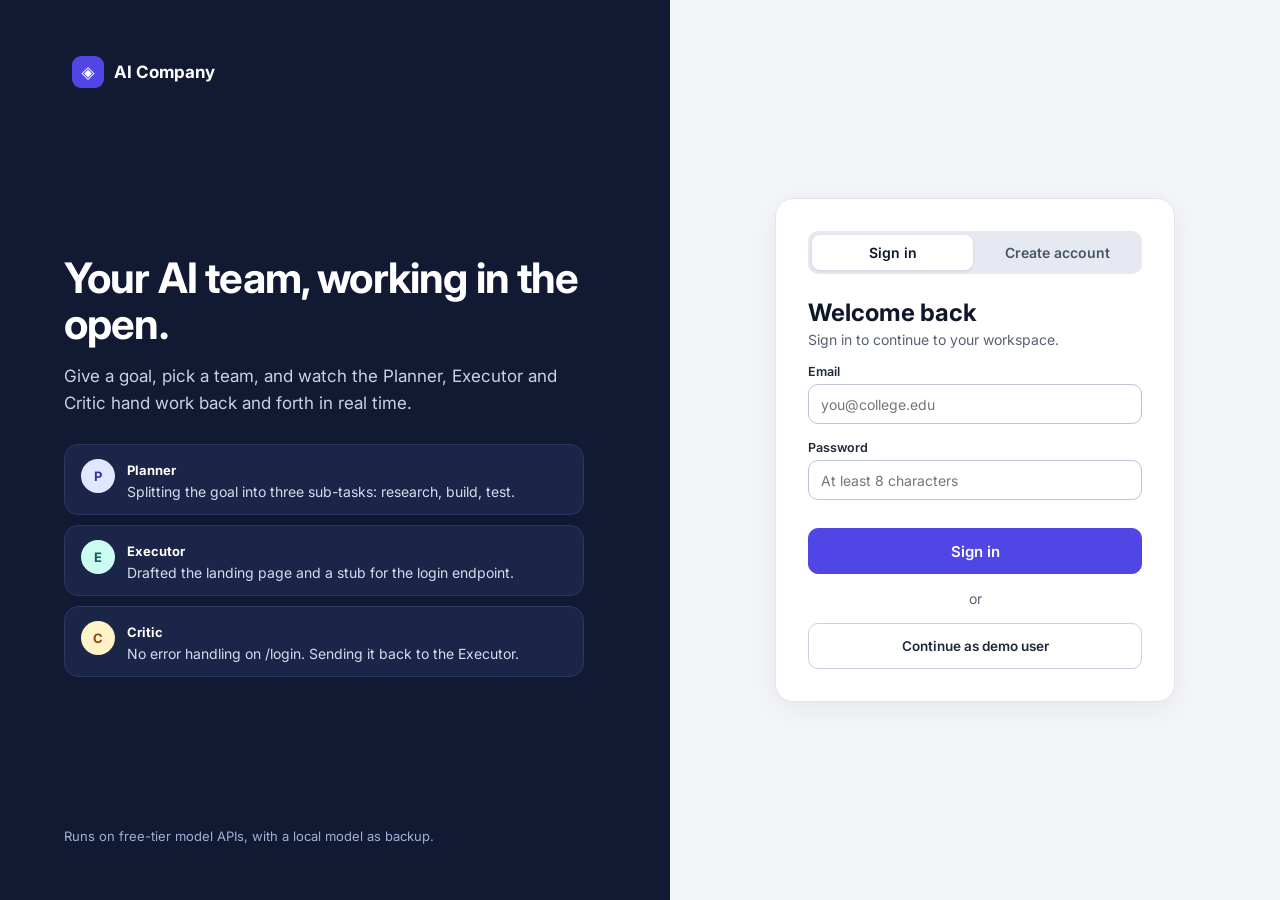
==== Ai Company Simulation/index.html @ bdf76fd4 "New Project" ====
<!DOCTYPE html><html lang="en"><head><meta charset="utf-8"><meta name="viewport" content="width=device-width,initial-scale=1"><title>AI Company – Sign in</title>
<link href="https://fonts.googleapis.com/css2?family=Inter:wght@400;500;600;700&family=JetBrains+Mono:wght@500&display=swap" rel="stylesheet"><link rel="stylesheet" href="css/style.css"></head><body>
<div class="lg"><section class="lg-l"><div class="brand"><span class="mark">◈</span>AI Company</div>
<div class="col" style="gap:28px;max-width:520px"><div><h1 style="font-size:42px;line-height:1.1;color:#fff">Your AI team, working in the open.</h1><p style="margin:16px 0 0;font-size:17px;line-height:1.55">Give a goal, pick a team, and watch the Planner, Executor and Critic hand work back and forth in real time.</p></div>
<div class="col" style="gap:10px"><div class="pv"><span class="av c0">P</span><div><b>Planner</b><p>Splitting the goal into three sub-tasks: research, build, test.</p></div></div><div class="pv"><span class="av c5">E</span><div><b>Executor</b><p>Drafted the landing page and a stub for the login endpoint.</p></div></div><div class="pv"><span class="av c4">C</span><div><b>Critic</b><p>No error handling on /login. Sending it back to the Executor.</p></div></div></div></div>
<p style="margin:0;font-size:13px;color:#9FB0D6">Runs on free-tier model APIs, with a local model as backup.</p></section>
<section class="lg-r"><div class="form"><div class="seg"><button id="tIn" class="on">Sign in</button><button id="tUp">Create account</button></div>
<h2 id="ttl" style="margin:24px 0 4px;font-size:24px">Welcome back</h2><p id="sb" class="muted" style="margin:0">Sign in to continue to your workspace.</p>
<div id="nmw" hidden><label style="margin-top:16px">Name</label><input id="nm" placeholder="Your name"></div>
<label style="margin-top:16px">Email</label><input id="em" type="email" placeholder="you@college.edu"><label style="margin-top:16px">Password</label><input id="pw" type="password" placeholder="At least 8 characters">
<div id="err" class="err"></div><button id="go" class="btn btn-p" style="width:100%;height:46px;font-size:15px">Sign in</button>
<div class="muted" style="text-align:center;margin:16px 0">or</div><button id="demo" class="btn" style="width:100%;height:46px">Continue as demo user</button></div></section></div>
<script src="js/store.js"></script><script>
if(DB.get('me'))location.replace('app.html');let up=false;
const mode=u=>{up=u;$('#tIn').classList.toggle('on',!u);$('#tUp').classList.toggle('on',u);$('#nmw').hidden=!u;$('#ttl').textContent=u?'Create your account':'Welcome back';$('#go').textContent=u?'Create account':'Sign in';$('#err').textContent=''};
$('#tIn').onclick=()=>mode(false);$('#tUp').onclick=()=>mode(true);
const enter=u=>{DB.set('me',u);location.href='app.html'};
$('#go').onclick=()=>{const em=$('#em').value.trim().toLowerCase(),pw=$('#pw').value,users=DB.get('users',{}),e=$('#err');
if(!/^\S+@\S+\.\S+$/.test(em))return e.textContent='Enter a valid email address.';if(pw.length<8)return e.textContent='Password must be at least 8 characters.';
if(up){if(users[em])return e.textContent='An account with this email already exists.';const n=$('#nm').value.trim()||em.split('@')[0];users[em]={name:n,pw};DB.set('users',users);enter({name:n,email:em})}
else{const u=users[em];if(!u||u.pw!==pw)return e.textContent='Wrong email or password.';enter({name:u.name,email:em})}};
$('#demo').onclick=()=>enter({name:'Demo User',email:'demo@college.edu'});
</script></body></html>
---- Ai Company Simulation/css/style.css ----
*{box-sizing:border-box}body{margin:0;font-family:Inter,system-ui,sans-serif;color:#0F172A;background:#F4F5F9}
a{color:#3730A3;text-decoration:none}a:hover{text-decoration:underline}
.app{display:flex;flex-wrap:wrap;min-height:100vh}.side{flex:1 1 240px;max-width:260px;min-width:220px;background:#121A33;color:#C9D1E8;padding:22px 14px;display:flex;flex-direction:column;gap:4px;position:sticky;top:0;height:100vh}
.main{flex:999 1 560px;min-width:0;padding:30px 38px 40px}
.brand{display:flex;align-items:center;gap:10px;color:#fff;font-weight:700;font-size:17px;padding:0 8px 16px}.mark{width:32px;height:32px;border-radius:9px;background:#4F46E5;display:flex;align-items:center;justify-content:center}
.newb{display:flex;align-items:center;justify-content:center;gap:8px;height:42px;border-radius:10px;background:#4F46E5;color:#fff;font-weight:600;font-size:14px;margin-bottom:14px}.newb:hover{text-decoration:none;background:#4338CA}
.gl{font-size:11px;letter-spacing:.08em;color:#8E9BC4;padding:6px 12px;font-weight:600}
.nv{display:flex;align-items:center;gap:12px;padding:10px 12px;border-radius:10px;color:#C9D1E8;font-size:14px;font-weight:500}.nv:hover{background:#1B2547;text-decoration:none}.nv.on{background:#243260;color:#fff}
.live{width:8px;height:8px;border-radius:50%;background:#34D399;margin-left:auto}
.mst{background:#1B2547;border:1px solid #2A3763;border-radius:12px;padding:12px;font-size:12.5px;line-height:1.6}.usr{display:flex;align-items:center;gap:10px;padding:14px 8px 0;color:#fff;font-size:14px;font-weight:600}
.av{width:34px;height:34px;border-radius:50%;display:flex;align-items:center;justify-content:center;font-weight:700;font-size:13px;flex:0 0 34px}
.c0{background:#E0E7FF;color:#3730A3}.c1{background:#E0F2FE;color:#075985}.c2{background:#FCE7F3;color:#9D174D}.c3{background:#EDE9FE;color:#5B21B6}.c4{background:#FEF3C7;color:#92400E}.c5{background:#CCFBF1;color:#115E59}.c6{background:#DCFCE7;color:#166534}
.ch{display:inline-flex;align-items:center;gap:6px;height:24px;padding:0 10px;border-radius:999px;font-size:12px;font-weight:600;white-space:nowrap}
.ch-run{background:#E0E7FF;color:#3730A3}.ch-ok{background:#DCFCE7;color:#166534}.ch-wait{background:#EEF1F6;color:#475569}.ch-rev{background:#FEF3C7;color:#92400E}.ch-bad{background:#FEE2E2;color:#991B1B}
.btn{display:inline-flex;align-items:center;justify-content:center;gap:8px;height:38px;padding:0 14px;border:1px solid #CBD2E1;border-radius:10px;background:#fff;font:600 13.5px Inter,system-ui,sans-serif;color:#1E293B;cursor:pointer}.btn:hover{background:#F4F5F9;text-decoration:none}
.btn-p{background:#4F46E5;border-color:#4F46E5;color:#fff}.btn-p:hover{background:#4338CA}.btn-d{color:#991B1B;border-color:#F0B4B4}
.tab{height:32px;padding:0 14px;border-radius:999px;border:1px solid #CBD2E1;background:#fff;font:500 13px Inter,sans-serif;color:#334155;cursor:pointer}.tab.on{background:#121A33;border-color:#121A33;color:#fff}
.card{background:#fff;border:1px solid #E2E5EE;border-radius:16px;padding:20px;margin-bottom:20px}.card h2{margin:0 0 12px;font-size:16px;font-weight:700}.sub{margin:4px 0 14px;font-size:13.5px;color:#586174}
h1{margin:0;font-size:28px;letter-spacing:-.02em}.muted{color:#586174;font-size:14px}.row{display:flex;flex-wrap:wrap;gap:12px;align-items:center}.col{display:flex;flex-direction:column;gap:12px}.sp{flex:1}
label{display:block;font-size:12.5px;font-weight:600;color:#1E293B;margin:0 0 5px}
input,select,textarea{width:100%;border:1px solid #BCC4D6;border-radius:10px;padding:0 12px;font:14px Inter,sans-serif;color:#0F172A;background:#fff}input,select{height:40px}textarea{padding:10px 12px;line-height:1.45;resize:vertical}
input:focus,textarea:focus,select:focus{outline:2px solid #4F46E5;outline-offset:1px}.fld{flex:1 1 170px;min-width:0}.mono{font-family:'JetBrains Mono',monospace}
.comp{background:#fff;border:1px solid #E2E5EE;border-radius:18px;padding:20px;box-shadow:0 8px 30px rgba(15,23,42,.05)}.comp textarea{border:none;outline:none;min-height:76px;font-size:16px;resize:none;padding:0}
.chip{display:inline-flex;align-items:center;gap:8px;height:36px;padding:0 10px;border:1px solid #CBD2E1;border-radius:10px;background:#fff;font:500 13.5px Inter,sans-serif}.chip select{border:none;height:32px;padding:0;width:auto;background:transparent;outline:none}
.grid{display:grid;grid-template-columns:repeat(auto-fill,minmax(290px,1fr));gap:18px}.tc{background:#fff;border:1px solid #E2E5EE;border-radius:16px;padding:18px;display:flex;flex-direction:column;gap:10px;cursor:pointer}.tc:hover{border-color:#A5B4FC}.tc.sel{border:2px solid #4F46E5;padding:17px;background:#FAFAFF}.tc.dis{background:#F8F9FC;border-style:dashed;cursor:default}
.tc h3{margin:0;font-size:16px}.tc p{margin:0;font-size:13.5px;line-height:1.5;color:#475569;flex:1}.stack{display:flex}.stack .av{width:30px;height:30px;flex-basis:30px;font-size:12px;border:2px solid #fff;margin-left:-8px}.stack .av:first-child{margin-left:0}
.sec{display:flex;flex-wrap:wrap;align-items:center;justify-content:space-between;gap:12px;margin:34px 0 14px}.sec h2{margin:0;font-size:18px}
.list{background:#fff;border:1px solid #E2E5EE;border-radius:16px;overflow:hidden}.li{display:flex;flex-wrap:wrap;align-items:center;gap:12px;padding:14px 20px;border-top:1px solid #E8EBF2}.li:first-child{border-top:none}.t1{font-weight:600;font-size:14.5px}.t2{font-size:12.5px;color:#586174;margin-top:2px}
.bar{height:6px;border-radius:99px;background:#E8EBF2;overflow:hidden}.bar i{display:block;height:100%;background:#4F46E5;transition:width .4s}
.ag{background:#fff;border:1px solid #E2E5EE;border-radius:14px;padding:14px 16px;display:flex;flex-direction:column;gap:8px}.ag.act{border:2px solid #4F46E5;padding:13px 15px;box-shadow:0 6px 24px rgba(79,70,229,.15)}.ag-h{display:flex;align-items:center;gap:12px}.ag-h .av{width:40px;height:40px}.ag-t{font-size:13.5px;line-height:1.45;color:#334155}
.vl{width:2px;height:22px;background:#B3BCCF;margin:0 auto}.chat{background:#fff;border:1px solid #E2E5EE;border-radius:18px;display:flex;flex-direction:column;box-shadow:0 8px 30px rgba(15,23,42,.05)}
.msgs{padding:18px;display:flex;flex-direction:column;gap:16px;max-height:560px;overflow:auto}.m{display:flex;gap:10px}.m .av{width:32px;height:32px;flex-basis:32px;font-size:12px}.mn{font-weight:700;font-size:13.5px}.mr{font-size:12px;color:#586174;margin-left:6px}.mt{font:500 11px 'JetBrains Mono',monospace;color:#586174;margin-left:8px}.mb{margin:3px 0 0;font-size:14px;line-height:1.5}
.me{align-self:flex-end;max-width:88%;background:#4F46E5;color:#fff;border-radius:16px 16px 4px 16px;padding:10px 14px;font-size:14px}.tg{display:inline-block;padding:3px 8px;border-radius:6px;font-size:11.5px;font-weight:600;margin-top:6px}
.q{height:32px;padding:0 12px;border-radius:999px;border:1px solid #CBD2E1;background:#fff;font:500 12.5px Inter,sans-serif;cursor:pointer}.inp{display:flex;gap:8px;border:1px solid #BCC4D6;border-radius:12px;padding:6px 6px 6px 14px}.inp input{border:none;outline:none;padding:0}
.sw{width:40px;height:22px;border-radius:99px;background:#CBD2E1;position:relative;flex:0 0 40px;cursor:pointer;border:none;padding:0}.sw::after{content:"";position:absolute;top:3px;left:3px;width:16px;height:16px;border-radius:50%;background:#fff;transition:.15s}.sw.on{background:#4F46E5}.sw.on::after{left:21px}
.tgl{display:flex;align-items:center;justify-content:space-between;gap:16px;padding:12px 0;border-top:1px solid #E8EBF2;font-size:14px}.tgl small{display:block;font-size:12.5px;color:#586174}
.drop{border:2px dashed #A5B4FC;background:#FAFAFF;border-radius:16px;padding:28px;text-align:center}.drop.over{background:#EEF2FF}.fi{width:38px;height:38px;border-radius:10px;display:flex;align-items:center;justify-content:center;font-weight:700;font-size:11px;flex:0 0 38px}
.agc{border:1px solid #E2E5EE;border-radius:14px;padding:14px;background:#FBFBFD;display:flex;flex-direction:column;gap:12px}.node{display:inline-flex;align-items:center;gap:8px;height:44px;padding:0 14px 0 8px;border:1px solid #E2E5EE;border-radius:12px;background:#fff;font-weight:600}.node .av{width:28px;height:28px;font-size:12px}.arr{color:#8A94AA}
pre{margin:0;background:#0F1730;color:#D5DCF0;border-radius:12px;padding:16px;font:500 12.5px/1.65 'JetBrains Mono',monospace;overflow:auto}
#toast{position:fixed;bottom:22px;right:22px;background:#121A33;color:#fff;padding:12px 18px;border-radius:12px;font-size:14px;opacity:0;transform:translateY(10px);transition:.2s;pointer-events:none;z-index:9}#toast.show{opacity:1;transform:none}
.lg{display:flex;flex-wrap:wrap;min-height:100vh}.lg-l{flex:1 1 520px;background:#121A33;color:#C9D1E8;padding:56px 64px;display:flex;flex-direction:column;justify-content:space-between;gap:40px}.lg-r{flex:1 1 460px;background:#F4F5F9;display:flex;align-items:center;justify-content:center;padding:48px 32px}
.pv{display:flex;gap:12px;background:#1B2547;border:1px solid #2A3763;border-radius:14px;padding:14px 16px}.pv b{color:#fff;font-size:13px}.pv p{margin:4px 0 0;font-size:14px;color:#D5DCF0}
.form{width:100%;max-width:400px;background:#fff;border:1px solid #E2E5EE;border-radius:18px;padding:32px;box-shadow:0 8px 30px rgba(15,23,42,.06)}.seg{display:flex;background:#E7E9F2;border-radius:10px;padding:4px;gap:4px}.seg button{flex:1;padding:9px 0;border:none;border-radius:8px;font:600 14px Inter,sans-serif;color:#475569;background:none;cursor:pointer}.seg button.on{background:#fff;color:#0F172A;box-shadow:0 1px 3px rgba(15,23,42,.12)}
.err{color:#991B1B;font-size:13px;margin-top:10px;min-height:18px}
@media(max-width:800px){.side{position:static;height:auto;max-width:none}.main{padding:20px}.lg-l{padding:32px}}
@media print{.side,.no-print{display:none}}
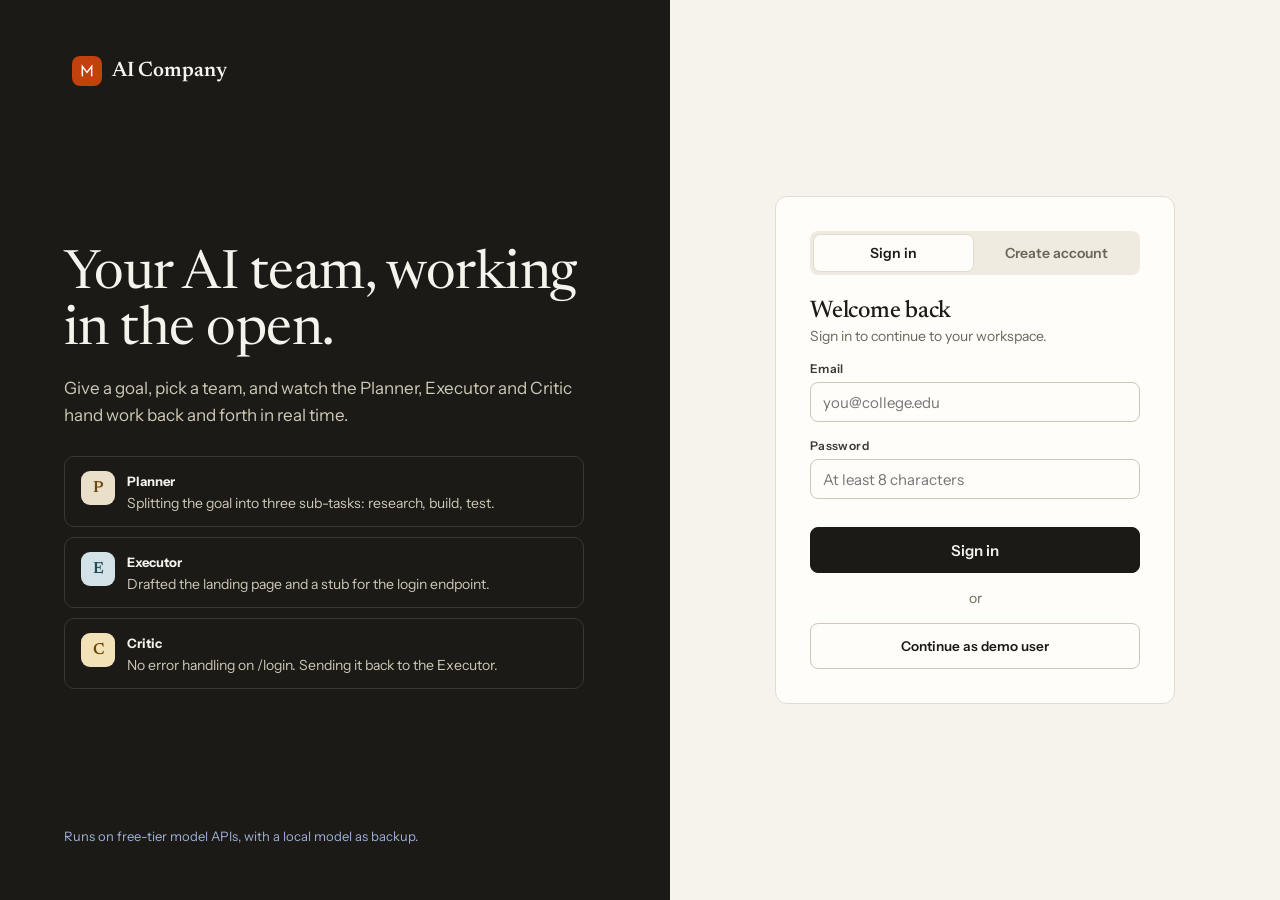
==== commit a553a8eb: "fixing UI and Removeing Video Genration Part" ====
--- a/Ai Company Simulation/index.html
+++ b/Ai Company Simulation/index.html
@@ -1,23 +1,146 @@
-<!DOCTYPE html><html lang="en"><head><meta charset="utf-8"><meta name="viewport" content="width=device-width,initial-scale=1"><title>AI Company – Sign in</title>
-<link href="https://fonts.googleapis.com/css2?family=Inter:wght@400;500;600;700&family=JetBrains+Mono:wght@500&display=swap" rel="stylesheet"><link rel="stylesheet" href="css/style.css"></head><body>
-<div class="lg"><section class="lg-l"><div class="brand"><span class="mark">◈</span>AI Company</div>
-<div class="col" style="gap:28px;max-width:520px"><div><h1 style="font-size:42px;line-height:1.1;color:#fff">Your AI team, working in the open.</h1><p style="margin:16px 0 0;font-size:17px;line-height:1.55">Give a goal, pick a team, and watch the Planner, Executor and Critic hand work back and forth in real time.</p></div>
-<div class="col" style="gap:10px"><div class="pv"><span class="av c0">P</span><div><b>Planner</b><p>Splitting the goal into three sub-tasks: research, build, test.</p></div></div><div class="pv"><span class="av c5">E</span><div><b>Executor</b><p>Drafted the landing page and a stub for the login endpoint.</p></div></div><div class="pv"><span class="av c4">C</span><div><b>Critic</b><p>No error handling on /login. Sending it back to the Executor.</p></div></div></div></div>
-<p style="margin:0;font-size:13px;color:#9FB0D6">Runs on free-tier model APIs, with a local model as backup.</p></section>
-<section class="lg-r"><div class="form"><div class="seg"><button id="tIn" class="on">Sign in</button><button id="tUp">Create account</button></div>
-<h2 id="ttl" style="margin:24px 0 4px;font-size:24px">Welcome back</h2><p id="sb" class="muted" style="margin:0">Sign in to continue to your workspace.</p>
-<div id="nmw" hidden><label style="margin-top:16px">Name</label><input id="nm" placeholder="Your name"></div>
-<label style="margin-top:16px">Email</label><input id="em" type="email" placeholder="you@college.edu"><label style="margin-top:16px">Password</label><input id="pw" type="password" placeholder="At least 8 characters">
-<div id="err" class="err"></div><button id="go" class="btn btn-p" style="width:100%;height:46px;font-size:15px">Sign in</button>
-<div class="muted" style="text-align:center;margin:16px 0">or</div><button id="demo" class="btn" style="width:100%;height:46px">Continue as demo user</button></div></section></div>
-<script src="js/store.js"></script><script>
-if(DB.get('me'))location.replace('app.html');let up=false;
-const mode=u=>{up=u;$('#tIn').classList.toggle('on',!u);$('#tUp').classList.toggle('on',u);$('#nmw').hidden=!u;$('#ttl').textContent=u?'Create your account':'Welcome back';$('#go').textContent=u?'Create account':'Sign in';$('#err').textContent=''};
-$('#tIn').onclick=()=>mode(false);$('#tUp').onclick=()=>mode(true);
-const enter=u=>{DB.set('me',u);location.href='app.html'};
-$('#go').onclick=()=>{const em=$('#em').value.trim().toLowerCase(),pw=$('#pw').value,users=DB.get('users',{}),e=$('#err');
-if(!/^\S+@\S+\.\S+$/.test(em))return e.textContent='Enter a valid email address.';if(pw.length<8)return e.textContent='Password must be at least 8 characters.';
-if(up){if(users[em])return e.textContent='An account with this email already exists.';const n=$('#nm').value.trim()||em.split('@')[0];users[em]={name:n,pw};DB.set('users',users);enter({name:n,email:em})}
-else{const u=users[em];if(!u||u.pw!==pw)return e.textContent='Wrong email or password.';enter({name:u.name,email:em})}};
-$('#demo').onclick=()=>enter({name:'Demo User',email:'demo@college.edu'});
-</script></body></html>
+<!doctype html>
+<html lang="en">
+  <head>
+    <meta charset="utf-8" />
+    <meta name="viewport" content="width=device-width,initial-scale=1" />
+    <title>AI Company – Sign in</title>
+    <link rel="icon" type="image/png" href="./images/logo.png">
+    <link
+      href="https://fonts.googleapis.com/css2?family=Instrument+Sans:wght@400;500;600;700&family=JetBrains+Mono:wght@500&family=Newsreader:opsz,wght@6..72,400;6..72,500;6..72,600&display=swap"
+      rel="stylesheet"
+    />
+    <link rel="stylesheet" href="css/style.css" />
+  </head>
+  <body>
+    <div class="lg">
+      <section class="lg-l">
+        <div class="brand"><span class="mark"><svg width="16" height="16" viewBox="0 0 24 24" fill="none" stroke="#fff" stroke-width="2.2" stroke-linecap="round"><path d="M5 19V5l7 9 7-9v14"/></svg></span>AI Company</div>
+        <div class="col" style="gap: 28px; max-width: 520px">
+          <div>
+            <h1>
+              Your AI team, working in the open.
+            </h1>
+            <p style="margin: 16px 0 0; font-size: 17px; line-height: 1.55">
+              Give a goal, pick a team, and watch the Planner, Executor and
+              Critic hand work back and forth in real time.
+            </p>
+          </div>
+          <div class="col" style="gap: 10px">
+            <div class="pv">
+              <span class="av c0">P</span>
+              <div>
+                <b>Planner</b>
+                <p>
+                  Splitting the goal into three sub-tasks: research, build,
+                  test.
+                </p>
+              </div>
+            </div>
+            <div class="pv">
+              <span class="av c5">E</span>
+              <div>
+                <b>Executor</b>
+                <p>
+                  Drafted the landing page and a stub for the login endpoint.
+                </p>
+              </div>
+            </div>
+            <div class="pv">
+              <span class="av c4">C</span>
+              <div>
+                <b>Critic</b>
+                <p>
+                  No error handling on /login. Sending it back to the Executor.
+                </p>
+              </div>
+            </div>
+          </div>
+        </div>
+        <p style="margin: 0; font-size: 13px; color: #9fb0d6">
+          Runs on free-tier model APIs, with a local model as backup.
+        </p>
+      </section>
+      <section class="lg-r">
+        <div class="form">
+          <div class="seg">
+            <button id="tIn" class="on">Sign in</button
+            ><button id="tUp">Create account</button>
+          </div>
+          <h2 id="ttl" style="margin: 24px 0 4px; font-size: 24px">
+            Welcome back
+          </h2>
+          <p id="sb" class="muted" style="margin: 0">
+            Sign in to continue to your workspace.
+          </p>
+          <div id="nmw" hidden>
+            <label style="margin-top: 16px">Name</label
+            ><input id="nm" placeholder="Your name" />
+          </div>
+          <label style="margin-top: 16px">Email</label
+          ><input id="em" type="email" placeholder="you@college.edu" /><label
+            style="margin-top: 16px"
+            >Password</label
+          ><input id="pw" type="password" placeholder="At least 8 characters" />
+          <div id="err" class="err"></div>
+          <button
+            id="go"
+            class="btn btn-p"
+            style="width: 100%; height: 46px; font-size: 15px"
+          >
+            Sign in
+          </button>
+          <div class="muted" style="text-align: center; margin: 16px 0">or</div>
+          <button id="demo" class="btn" style="width: 100%; height: 46px">
+            Continue as demo user
+          </button>
+        </div>
+      </section>
+    </div>
+    <script src="js/store.js"></script>
+    <script>
+      if (DB.get("me")) location.replace("app.html");
+      let up = false;
+      const mode = (u) => {
+        up = u;
+        $("#tIn").classList.toggle("on", !u);
+        $("#tUp").classList.toggle("on", u);
+        $("#nmw").hidden = !u;
+        $("#ttl").textContent = u ? "Create your account" : "Welcome back";
+        $("#go").textContent = u ? "Create account" : "Sign in";
+        $("#err").textContent = "";
+      };
+      $("#tIn").onclick = () => mode(false);
+      $("#tUp").onclick = () => mode(true);
+      const enter = (u) => {
+        DB.set("me", u);
+        location.href = "app.html";
+      };
+      $("#go").onclick = () => {
+        const em = $("#em").value.trim().toLowerCase(),
+          pw = $("#pw").value,
+          users = DB.get("users", {}),
+          e = $("#err");
+        if (!/^\S+@\S+\.\S+$/.test(em))
+          return (e.textContent = "Enter a valid email address.");
+        if (pw.length < 8)
+          return (e.textContent = "Password must be at least 8 characters.");
+        if (up) {
+          if (users[em])
+            return (e.textContent =
+              "An account with this email already exists.");
+          const n = $("#nm").value.trim() || em.split("@")[0];
+          users[em] = { name: n, pw };
+          DB.set("users", users);
+          enter({ name: n, email: em });
+        } else {
+          const u = users[em];
+          if (!u || u.pw !== pw)
+            return (e.textContent = "Wrong email or password.");
+          enter({ name: u.name, email: em });
+        }
+      };
+      $("#demo").onclick = () =>
+        enter({ name: "Demo User", email: "demo@college.edu" });
+    </script>
+  </body>
+</html>
--- a/Ai Company Simulation/css/style.css
+++ b/Ai Company Simulation/css/style.css
@@ -1,46 +1,151 @@
-*{box-sizing:border-box}body{margin:0;font-family:Inter,system-ui,sans-serif;color:#0F172A;background:#F4F5F9}
-a{color:#3730A3;text-decoration:none}a:hover{text-decoration:underline}
-.app{display:flex;flex-wrap:wrap;min-height:100vh}.side{flex:1 1 240px;max-width:260px;min-width:220px;background:#121A33;color:#C9D1E8;padding:22px 14px;display:flex;flex-direction:column;gap:4px;position:sticky;top:0;height:100vh}
-.main{flex:999 1 560px;min-width:0;padding:30px 38px 40px}
-.brand{display:flex;align-items:center;gap:10px;color:#fff;font-weight:700;font-size:17px;padding:0 8px 16px}.mark{width:32px;height:32px;border-radius:9px;background:#4F46E5;display:flex;align-items:center;justify-content:center}
-.newb{display:flex;align-items:center;justify-content:center;gap:8px;height:42px;border-radius:10px;background:#4F46E5;color:#fff;font-weight:600;font-size:14px;margin-bottom:14px}.newb:hover{text-decoration:none;background:#4338CA}
-.gl{font-size:11px;letter-spacing:.08em;color:#8E9BC4;padding:6px 12px;font-weight:600}
-.nv{display:flex;align-items:center;gap:12px;padding:10px 12px;border-radius:10px;color:#C9D1E8;font-size:14px;font-weight:500}.nv:hover{background:#1B2547;text-decoration:none}.nv.on{background:#243260;color:#fff}
-.live{width:8px;height:8px;border-radius:50%;background:#34D399;margin-left:auto}
-.mst{background:#1B2547;border:1px solid #2A3763;border-radius:12px;padding:12px;font-size:12.5px;line-height:1.6}.usr{display:flex;align-items:center;gap:10px;padding:14px 8px 0;color:#fff;font-size:14px;font-weight:600}
-.av{width:34px;height:34px;border-radius:50%;display:flex;align-items:center;justify-content:center;font-weight:700;font-size:13px;flex:0 0 34px}
-.c0{background:#E0E7FF;color:#3730A3}.c1{background:#E0F2FE;color:#075985}.c2{background:#FCE7F3;color:#9D174D}.c3{background:#EDE9FE;color:#5B21B6}.c4{background:#FEF3C7;color:#92400E}.c5{background:#CCFBF1;color:#115E59}.c6{background:#DCFCE7;color:#166534}
-.ch{display:inline-flex;align-items:center;gap:6px;height:24px;padding:0 10px;border-radius:999px;font-size:12px;font-weight:600;white-space:nowrap}
-.ch-run{background:#E0E7FF;color:#3730A3}.ch-ok{background:#DCFCE7;color:#166534}.ch-wait{background:#EEF1F6;color:#475569}.ch-rev{background:#FEF3C7;color:#92400E}.ch-bad{background:#FEE2E2;color:#991B1B}
-.btn{display:inline-flex;align-items:center;justify-content:center;gap:8px;height:38px;padding:0 14px;border:1px solid #CBD2E1;border-radius:10px;background:#fff;font:600 13.5px Inter,system-ui,sans-serif;color:#1E293B;cursor:pointer}.btn:hover{background:#F4F5F9;text-decoration:none}
-.btn-p{background:#4F46E5;border-color:#4F46E5;color:#fff}.btn-p:hover{background:#4338CA}.btn-d{color:#991B1B;border-color:#F0B4B4}
-.tab{height:32px;padding:0 14px;border-radius:999px;border:1px solid #CBD2E1;background:#fff;font:500 13px Inter,sans-serif;color:#334155;cursor:pointer}.tab.on{background:#121A33;border-color:#121A33;color:#fff}
-.card{background:#fff;border:1px solid #E2E5EE;border-radius:16px;padding:20px;margin-bottom:20px}.card h2{margin:0 0 12px;font-size:16px;font-weight:700}.sub{margin:4px 0 14px;font-size:13.5px;color:#586174}
-h1{margin:0;font-size:28px;letter-spacing:-.02em}.muted{color:#586174;font-size:14px}.row{display:flex;flex-wrap:wrap;gap:12px;align-items:center}.col{display:flex;flex-direction:column;gap:12px}.sp{flex:1}
-label{display:block;font-size:12.5px;font-weight:600;color:#1E293B;margin:0 0 5px}
-input,select,textarea{width:100%;border:1px solid #BCC4D6;border-radius:10px;padding:0 12px;font:14px Inter,sans-serif;color:#0F172A;background:#fff}input,select{height:40px}textarea{padding:10px 12px;line-height:1.45;resize:vertical}
-input:focus,textarea:focus,select:focus{outline:2px solid #4F46E5;outline-offset:1px}.fld{flex:1 1 170px;min-width:0}.mono{font-family:'JetBrains Mono',monospace}
-.comp{background:#fff;border:1px solid #E2E5EE;border-radius:18px;padding:20px;box-shadow:0 8px 30px rgba(15,23,42,.05)}.comp textarea{border:none;outline:none;min-height:76px;font-size:16px;resize:none;padding:0}
-.chip{display:inline-flex;align-items:center;gap:8px;height:36px;padding:0 10px;border:1px solid #CBD2E1;border-radius:10px;background:#fff;font:500 13.5px Inter,sans-serif}.chip select{border:none;height:32px;padding:0;width:auto;background:transparent;outline:none}
-.grid{display:grid;grid-template-columns:repeat(auto-fill,minmax(290px,1fr));gap:18px}.tc{background:#fff;border:1px solid #E2E5EE;border-radius:16px;padding:18px;display:flex;flex-direction:column;gap:10px;cursor:pointer}.tc:hover{border-color:#A5B4FC}.tc.sel{border:2px solid #4F46E5;padding:17px;background:#FAFAFF}.tc.dis{background:#F8F9FC;border-style:dashed;cursor:default}
-.tc h3{margin:0;font-size:16px}.tc p{margin:0;font-size:13.5px;line-height:1.5;color:#475569;flex:1}.stack{display:flex}.stack .av{width:30px;height:30px;flex-basis:30px;font-size:12px;border:2px solid #fff;margin-left:-8px}.stack .av:first-child{margin-left:0}
-.sec{display:flex;flex-wrap:wrap;align-items:center;justify-content:space-between;gap:12px;margin:34px 0 14px}.sec h2{margin:0;font-size:18px}
-.list{background:#fff;border:1px solid #E2E5EE;border-radius:16px;overflow:hidden}.li{display:flex;flex-wrap:wrap;align-items:center;gap:12px;padding:14px 20px;border-top:1px solid #E8EBF2}.li:first-child{border-top:none}.t1{font-weight:600;font-size:14.5px}.t2{font-size:12.5px;color:#586174;margin-top:2px}
-.bar{height:6px;border-radius:99px;background:#E8EBF2;overflow:hidden}.bar i{display:block;height:100%;background:#4F46E5;transition:width .4s}
-.ag{background:#fff;border:1px solid #E2E5EE;border-radius:14px;padding:14px 16px;display:flex;flex-direction:column;gap:8px}.ag.act{border:2px solid #4F46E5;padding:13px 15px;box-shadow:0 6px 24px rgba(79,70,229,.15)}.ag-h{display:flex;align-items:center;gap:12px}.ag-h .av{width:40px;height:40px}.ag-t{font-size:13.5px;line-height:1.45;color:#334155}
-.vl{width:2px;height:22px;background:#B3BCCF;margin:0 auto}.chat{background:#fff;border:1px solid #E2E5EE;border-radius:18px;display:flex;flex-direction:column;box-shadow:0 8px 30px rgba(15,23,42,.05)}
-.msgs{padding:18px;display:flex;flex-direction:column;gap:16px;max-height:560px;overflow:auto}.m{display:flex;gap:10px}.m .av{width:32px;height:32px;flex-basis:32px;font-size:12px}.mn{font-weight:700;font-size:13.5px}.mr{font-size:12px;color:#586174;margin-left:6px}.mt{font:500 11px 'JetBrains Mono',monospace;color:#586174;margin-left:8px}.mb{margin:3px 0 0;font-size:14px;line-height:1.5}
-.me{align-self:flex-end;max-width:88%;background:#4F46E5;color:#fff;border-radius:16px 16px 4px 16px;padding:10px 14px;font-size:14px}.tg{display:inline-block;padding:3px 8px;border-radius:6px;font-size:11.5px;font-weight:600;margin-top:6px}
-.q{height:32px;padding:0 12px;border-radius:999px;border:1px solid #CBD2E1;background:#fff;font:500 12.5px Inter,sans-serif;cursor:pointer}.inp{display:flex;gap:8px;border:1px solid #BCC4D6;border-radius:12px;padding:6px 6px 6px 14px}.inp input{border:none;outline:none;padding:0}
-.sw{width:40px;height:22px;border-radius:99px;background:#CBD2E1;position:relative;flex:0 0 40px;cursor:pointer;border:none;padding:0}.sw::after{content:"";position:absolute;top:3px;left:3px;width:16px;height:16px;border-radius:50%;background:#fff;transition:.15s}.sw.on{background:#4F46E5}.sw.on::after{left:21px}
-.tgl{display:flex;align-items:center;justify-content:space-between;gap:16px;padding:12px 0;border-top:1px solid #E8EBF2;font-size:14px}.tgl small{display:block;font-size:12.5px;color:#586174}
-.drop{border:2px dashed #A5B4FC;background:#FAFAFF;border-radius:16px;padding:28px;text-align:center}.drop.over{background:#EEF2FF}.fi{width:38px;height:38px;border-radius:10px;display:flex;align-items:center;justify-content:center;font-weight:700;font-size:11px;flex:0 0 38px}
-.agc{border:1px solid #E2E5EE;border-radius:14px;padding:14px;background:#FBFBFD;display:flex;flex-direction:column;gap:12px}.node{display:inline-flex;align-items:center;gap:8px;height:44px;padding:0 14px 0 8px;border:1px solid #E2E5EE;border-radius:12px;background:#fff;font-weight:600}.node .av{width:28px;height:28px;font-size:12px}.arr{color:#8A94AA}
-pre{margin:0;background:#0F1730;color:#D5DCF0;border-radius:12px;padding:16px;font:500 12.5px/1.65 'JetBrains Mono',monospace;overflow:auto}
-#toast{position:fixed;bottom:22px;right:22px;background:#121A33;color:#fff;padding:12px 18px;border-radius:12px;font-size:14px;opacity:0;transform:translateY(10px);transition:.2s;pointer-events:none;z-index:9}#toast.show{opacity:1;transform:none}
-.lg{display:flex;flex-wrap:wrap;min-height:100vh}.lg-l{flex:1 1 520px;background:#121A33;color:#C9D1E8;padding:56px 64px;display:flex;flex-direction:column;justify-content:space-between;gap:40px}.lg-r{flex:1 1 460px;background:#F4F5F9;display:flex;align-items:center;justify-content:center;padding:48px 32px}
-.pv{display:flex;gap:12px;background:#1B2547;border:1px solid #2A3763;border-radius:14px;padding:14px 16px}.pv b{color:#fff;font-size:13px}.pv p{margin:4px 0 0;font-size:14px;color:#D5DCF0}
-.form{width:100%;max-width:400px;background:#fff;border:1px solid #E2E5EE;border-radius:18px;padding:32px;box-shadow:0 8px 30px rgba(15,23,42,.06)}.seg{display:flex;background:#E7E9F2;border-radius:10px;padding:4px;gap:4px}.seg button{flex:1;padding:9px 0;border:none;border-radius:8px;font:600 14px Inter,sans-serif;color:#475569;background:none;cursor:pointer}.seg button.on{background:#fff;color:#0F172A;box-shadow:0 1px 3px rgba(15,23,42,.12)}
-.err{color:#991B1B;font-size:13px;margin-top:10px;min-height:18px}
-@media(max-width:800px){.side{position:static;height:auto;max-width:none}.main{padding:20px}.lg-l{padding:32px}}
+:root{
+  --paper:#F6F3EC; --paper2:#EFEBE1; --card:#FFFDF9; --ink:#1B1A17; --ink2:#3D3A33; --mute:#6B665A;
+  --line:#E2DCCE; --line2:#CFC8B6; --acc:#C2410C; --acc-d:#9A3412; --acc-soft:#F6E3D6;
+  --ok:#2F5D2A; --ok-bg:#E2EADB; --bad:#8E2A12; --bad-bg:#F6DAD2; --warn:#7A5410; --warn-bg:#F5E8C8;
+  --serif:'Newsreader',Georgia,serif; --sans:'Instrument Sans',system-ui,sans-serif; --mono:'JetBrains Mono',monospace;
+}
+*{box-sizing:border-box}
+body{margin:0;font-family:var(--sans);font-size:15px;color:var(--ink);background:var(--paper);-webkit-font-smoothing:antialiased}
+a{color:var(--acc-d);text-decoration:none}
+a:hover{text-decoration:underline;text-underline-offset:3px}
+h1,h2,h3{font-family:var(--serif);font-weight:500;letter-spacing:-.01em}
+h1{margin:0;font-size:38px;line-height:1.1}
+
+.app{display:flex;flex-wrap:wrap;min-height:100vh}
+.side{flex:1 1 240px;max-width:250px;min-width:220px;background:var(--paper2);border-right:1px solid var(--line);color:var(--ink2);padding:24px 14px;display:flex;flex-direction:column;gap:2px;position:sticky;top:0;height:100vh}
+.main{flex:999 1 560px;min-width:0;padding:44px 56px 56px;max-width:1240px}
+.brand{display:flex;align-items:center;gap:10px;color:var(--ink);font-family:var(--serif);font-weight:600;font-size:21px;padding:0 8px 22px}
+.mark{width:30px;height:30px;border-radius:8px;background:var(--ink);display:flex;align-items:center;justify-content:center}
+.newb{display:flex;align-items:center;justify-content:center;height:40px;border-radius:8px;background:var(--ink);color:var(--paper);font-weight:600;font-size:14px;margin-bottom:18px}
+.newb:hover{text-decoration:none;background:var(--acc)}
+.gl{font-size:11px;letter-spacing:.12em;color:var(--mute);padding:6px 12px;font-weight:600}
+.nv{display:flex;align-items:center;gap:12px;padding:9px 12px;border-radius:8px;color:var(--ink2);font-size:14.5px;font-weight:500}
+.nv:hover{background:#E7E2D5;text-decoration:none}
+.nv.on{background:var(--card);color:var(--ink);box-shadow:inset 3px 0 0 var(--acc),0 0 0 1px var(--line)}
+.live{width:7px;height:7px;border-radius:50%;background:#3E8E3A;margin-left:auto}
+.mst{border-top:1px solid var(--line2);padding:14px 8px 0;font-size:12.5px;line-height:1.7;color:var(--mute)}
+.usr{display:flex;align-items:center;gap:10px;padding:14px 8px 0;color:var(--ink);font-size:14px;font-weight:600}
+
+.av{width:34px;height:34px;border-radius:9px;display:flex;align-items:center;justify-content:center;font-family:var(--serif);font-weight:600;font-size:16px;flex:0 0 34px}
+.c0{background:#EADFC8;color:#6B4A10}.c1{background:#D8E3DD;color:#24483A}.c2{background:#F1D9D0;color:#8E2A12}
+.c3{background:#DDD8E8;color:#43396B}.c4{background:#F2E2B8;color:#6E4A08}.c5{background:#D3E2E6;color:#1F4A57}.c6{background:#E3DDD0;color:#4A4536}
+
+.ch{display:inline-flex;align-items:center;height:24px;padding:0 10px;border-radius:6px;font-size:12px;font-weight:600;white-space:nowrap}
+.ch-run{background:var(--acc-soft);color:var(--acc-d)}.ch-ok{background:var(--ok-bg);color:var(--ok)}
+.ch-wait{background:var(--paper2);color:var(--mute)}.ch-rev{background:var(--warn-bg);color:var(--warn)}.ch-bad{background:var(--bad-bg);color:var(--bad)}
+
+.btn{display:inline-flex;align-items:center;justify-content:center;gap:8px;height:38px;padding:0 15px;border:1px solid var(--line2);border-radius:8px;background:var(--card);font:600 13.5px var(--sans);color:var(--ink);cursor:pointer;transition:.12s}
+.btn:hover{border-color:var(--ink);text-decoration:none}
+.btn-p{background:var(--ink);border-color:var(--ink);color:var(--paper)}
+.btn-p:hover{background:var(--acc);border-color:var(--acc)}
+.btn-d{color:var(--bad);border-color:#E3B8AB}
+.btn:disabled{opacity:.45;cursor:not-allowed}
+.tab{height:32px;padding:0 14px;border-radius:999px;border:1px solid var(--line2);background:transparent;font:500 13px var(--sans);color:var(--ink2);cursor:pointer}
+.tab:hover{border-color:var(--ink)}
+.tab.on{background:var(--ink);border-color:var(--ink);color:var(--paper)}
+
+.card{background:var(--card);border:1px solid var(--line);border-radius:12px;padding:24px;margin-bottom:20px}
+.card h2{margin:0 0 12px;font-size:22px}
+.sub{margin:4px 0 14px;font-size:14px;color:var(--mute)}
+.muted{color:var(--mute);font-size:14px}
+.row{display:flex;flex-wrap:wrap;gap:12px;align-items:center}
+.col{display:flex;flex-direction:column;gap:12px}
+.sp{flex:1}
+label{display:block;font-size:12px;font-weight:600;letter-spacing:.03em;color:var(--ink2);margin:0 0 6px}
+input,select,textarea{width:100%;border:1px solid var(--line2);border-radius:8px;padding:0 12px;font:15px var(--sans);color:var(--ink);background:var(--card)}
+input,select{height:40px}
+textarea{padding:10px 12px;line-height:1.5;resize:vertical}
+input:focus,textarea:focus,select:focus{outline:2px solid var(--acc);outline-offset:1px;border-color:var(--acc)}
+.fld{flex:1 1 170px;min-width:0}
+.mono{font-family:var(--mono)}
+
+.comp{background:var(--card);border:1px solid var(--ink);border-radius:12px;padding:22px;box-shadow:5px 5px 0 var(--ink)}
+.comp textarea{border:none;outline:none;min-height:80px;font:400 19px/1.5 var(--serif);resize:none;padding:0;background:transparent}
+.comp textarea:focus{outline:none}
+.chip{display:inline-flex;align-items:center;gap:8px;height:36px;padding:0 12px;border:1px solid var(--line2);border-radius:8px;background:var(--paper);font:500 13.5px var(--sans)}
+.chip select{border:none;height:32px;padding:0;width:auto;background:transparent;outline:none}
+
+.grid{display:grid;grid-template-columns:repeat(auto-fill,minmax(290px,1fr));gap:16px}
+.tc{background:var(--card);border:1px solid var(--line);border-radius:12px;padding:20px;display:flex;flex-direction:column;gap:12px;cursor:pointer;transition:.12s}
+.tc:hover{border-color:var(--ink);transform:translateY(-2px)}
+.tc.sel{border:1px solid var(--acc);box-shadow:0 0 0 2px var(--acc);background:#FFF9F3}
+.tc.dis{background:transparent;border-style:dashed;cursor:default}
+.tc h3{margin:0;font-size:21px}
+.tc p{margin:0;font-size:14px;line-height:1.55;color:var(--mute);flex:1}
+.stack{display:flex}
+.stack .av{width:30px;height:30px;flex-basis:30px;font-size:14px;border:2px solid var(--card);margin-left:-8px;border-radius:50%}
+.stack .av:first-child{margin-left:0}
+
+.sec{display:flex;flex-wrap:wrap;align-items:center;justify-content:space-between;gap:12px;margin:46px 0 16px}
+.sec h2{margin:0;font-size:26px}
+.list{background:var(--card);border:1px solid var(--line);border-radius:12px;overflow:hidden}
+.li{display:flex;flex-wrap:wrap;align-items:center;gap:12px;padding:15px 22px;border-top:1px solid var(--line)}
+.li:first-child{border-top:none}
+.t1{font-weight:600;font-size:15px}
+.t2{font-size:13px;color:var(--mute);margin-top:2px}
+.bar{height:5px;border-radius:99px;background:var(--line);overflow:hidden}
+.bar i{display:block;height:100%;background:var(--acc);transition:width .4s}
+
+.ag{background:var(--card);border:1px solid var(--line);border-radius:12px;padding:14px 16px;display:flex;flex-direction:column;gap:8px}
+.ag.act{border:1px solid var(--acc);box-shadow:0 0 0 2px var(--acc)}
+.ag-h{display:flex;align-items:center;gap:12px}
+.ag-h .av{width:40px;height:40px}
+.ag-t{font-size:14px;line-height:1.5;color:var(--ink2)}
+.vl{width:1px;height:22px;background:var(--line2);margin:0 auto}
+
+.chat{background:var(--card);border:1px solid var(--line);border-radius:12px;display:flex;flex-direction:column}
+.msgs{padding:20px;display:flex;flex-direction:column;gap:18px;max-height:560px;overflow:auto}
+.m{display:flex;gap:10px}
+.m .av{width:32px;height:32px;flex-basis:32px;font-size:14px}
+.mn{font-weight:700;font-size:14px}
+.mr{font-size:12px;color:var(--mute);margin-left:6px}
+.mt{font:500 11px var(--mono);color:var(--mute);margin-left:8px}
+.mb{margin:3px 0 0;font-size:14.5px;line-height:1.55}
+.me{align-self:flex-end;max-width:88%;background:var(--ink);color:var(--paper);border-radius:12px 12px 2px 12px;padding:10px 14px;font-size:14.5px}
+.tg{display:inline-block;padding:3px 8px;border-radius:5px;font-size:11.5px;font-weight:600;margin-top:6px}
+.q{height:32px;padding:0 12px;border-radius:999px;border:1px solid var(--line2);background:transparent;font:500 12.5px var(--sans);cursor:pointer}
+.q:hover{border-color:var(--ink)}
+.inp{display:flex;gap:8px;border:1px solid var(--line2);border-radius:10px;padding:6px 6px 6px 14px;background:var(--card)}
+.inp input{border:none;outline:none;padding:0}
+
+.sw{width:40px;height:22px;border-radius:99px;background:var(--line2);position:relative;flex:0 0 40px;cursor:pointer;border:none;padding:0}
+.sw::after{content:"";position:absolute;top:3px;left:3px;width:16px;height:16px;border-radius:50%;background:#fff;transition:.15s}
+.sw.on{background:var(--acc)}.sw.on::after{left:21px}
+.tgl{display:flex;align-items:center;justify-content:space-between;gap:16px;padding:14px 0;border-top:1px solid var(--line);font-size:14.5px}
+.tgl small{display:block;font-size:13px;color:var(--mute)}
+.drop{border:1.5px dashed var(--line2);background:transparent;border-radius:12px;padding:32px;text-align:center}
+.drop.over{background:var(--acc-soft);border-color:var(--acc)}
+.fi{width:38px;height:38px;border-radius:8px;display:flex;align-items:center;justify-content:center;font-weight:700;font-size:11px;flex:0 0 38px}
+.agc{border:1px solid var(--line);border-radius:10px;padding:14px;background:var(--paper);display:flex;flex-direction:column;gap:12px}
+.node{display:inline-flex;align-items:center;gap:8px;height:44px;padding:0 14px 0 8px;border:1px solid var(--line2);border-radius:10px;background:var(--card);font-weight:600}
+.node .av{width:28px;height:28px;font-size:13px}
+.arr{color:var(--mute)}
+pre{margin:0;background:var(--ink);color:#E9E4D6;border-radius:10px;padding:16px;font:500 12.5px/1.65 var(--mono);overflow:auto}
+#toast{position:fixed;bottom:22px;right:22px;background:var(--ink);color:var(--paper);padding:12px 18px;border-radius:8px;font-size:14px;opacity:0;transform:translateY(10px);transition:.2s;pointer-events:none;z-index:9}
+#toast.show{opacity:1;transform:none}
+
+/* sign-in */
+.lg{display:flex;flex-wrap:wrap;min-height:100vh}
+.lg-l{flex:1 1 520px;background:var(--ink);color:#CFC8B6;padding:56px 64px;display:flex;flex-direction:column;justify-content:space-between;gap:40px}
+.lg-l .brand{color:var(--paper)}
+.lg-l .mark{background:var(--acc)}
+.lg-l h1{font-size:54px!important;line-height:1.04!important;color:var(--paper)!important;font-weight:400}
+.lg-r{flex:1 1 460px;background:var(--paper);display:flex;align-items:center;justify-content:center;padding:48px 32px}
+.pv{display:flex;gap:12px;border:1px solid #3A372F;border-radius:10px;padding:14px 16px}
+.pv b{color:var(--paper);font-size:13px}
+.pv p{margin:4px 0 0;font-size:14px;color:#CFC8B6}
+.form{width:100%;max-width:400px;background:var(--card);border:1px solid var(--line);border-radius:12px;padding:34px}
+.form h2{font-weight:500}
+.seg{display:flex;background:var(--paper2);border-radius:8px;padding:4px;gap:4px}
+.seg button{flex:1;padding:9px 0;border:none;border-radius:6px;font:600 14px var(--sans);color:var(--mute);background:none;cursor:pointer}
+.seg button.on{background:var(--card);color:var(--ink);box-shadow:0 0 0 1px var(--line)}
+.err{color:var(--bad);font-size:13px;margin-top:10px;min-height:18px}
+
+@media(max-width:800px){
+  .side{position:static;height:auto;max-width:none;border-right:none;border-bottom:1px solid var(--line)}
+  .main{padding:24px 20px}
+  h1{font-size:30px}
+  .lg-l{padding:32px}
+  .lg-l h1{font-size:38px!important}
+}
 @media print{.side,.no-print{display:none}}
